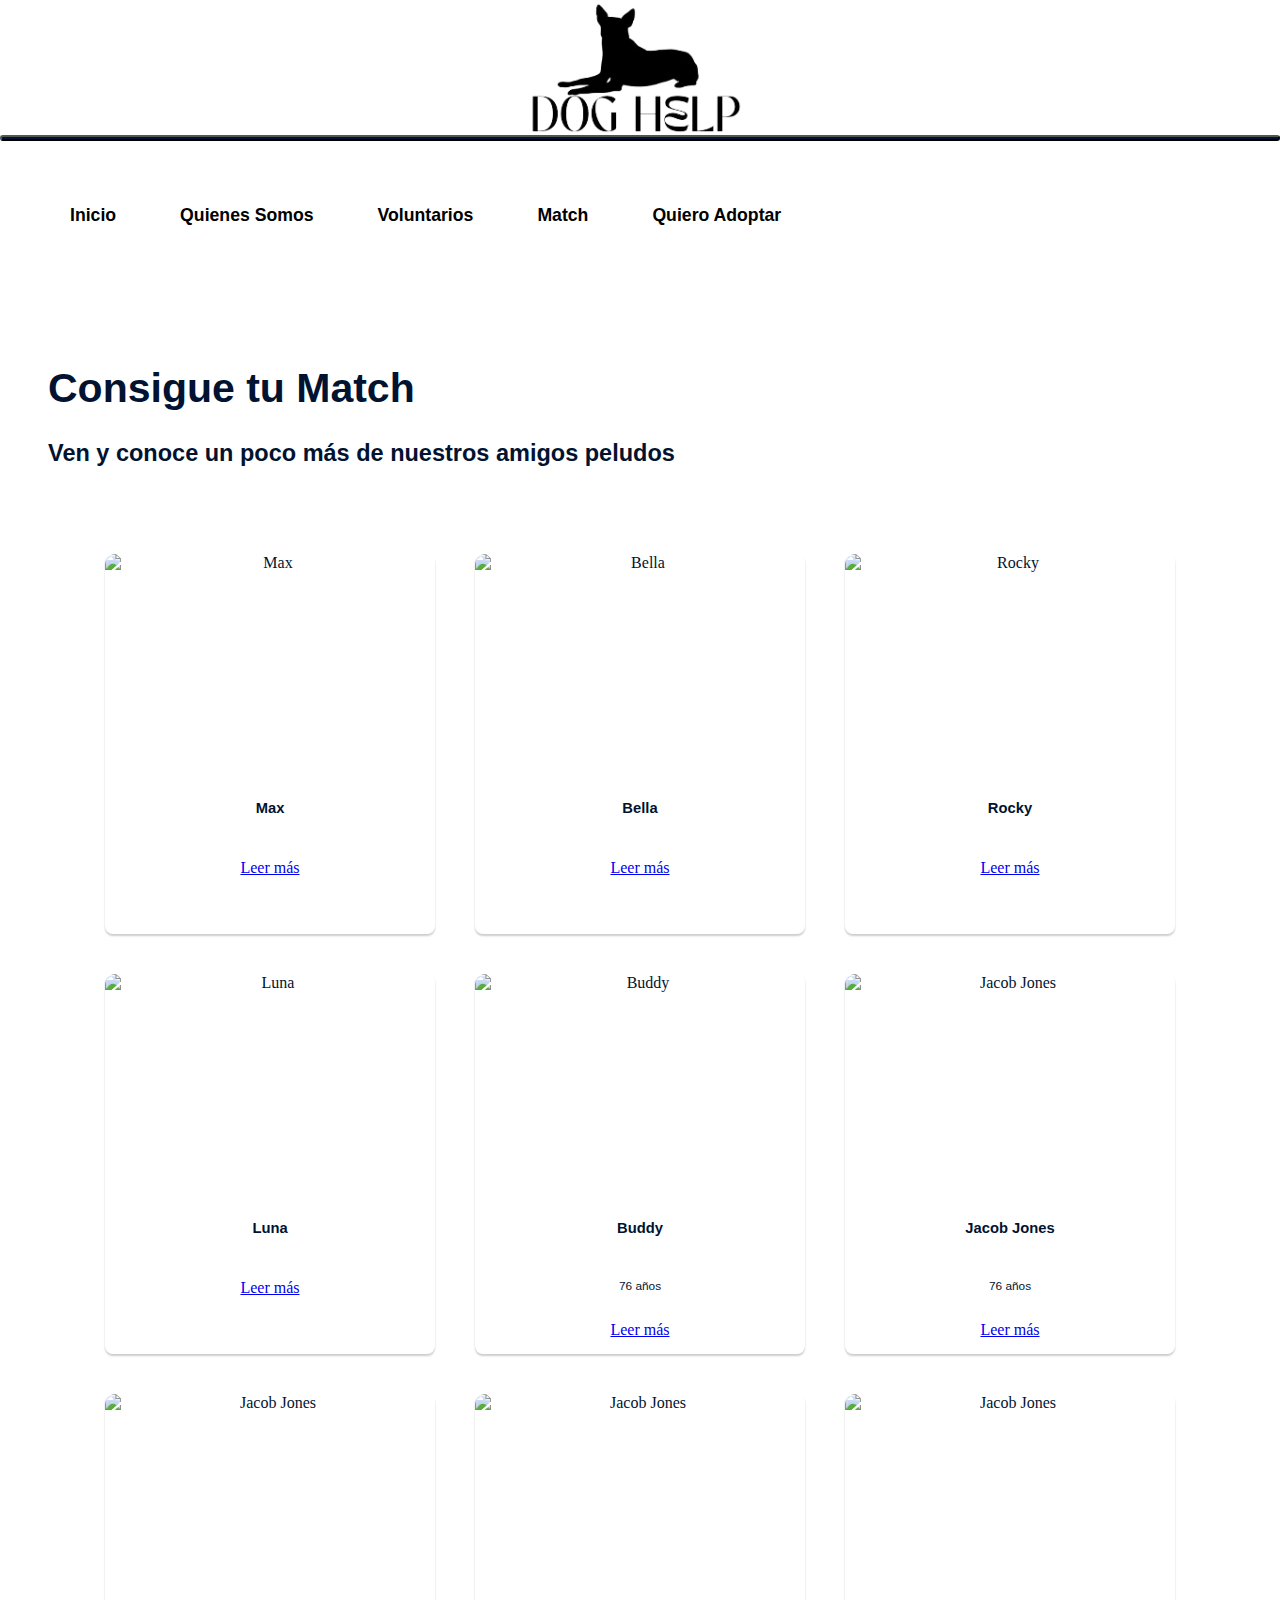
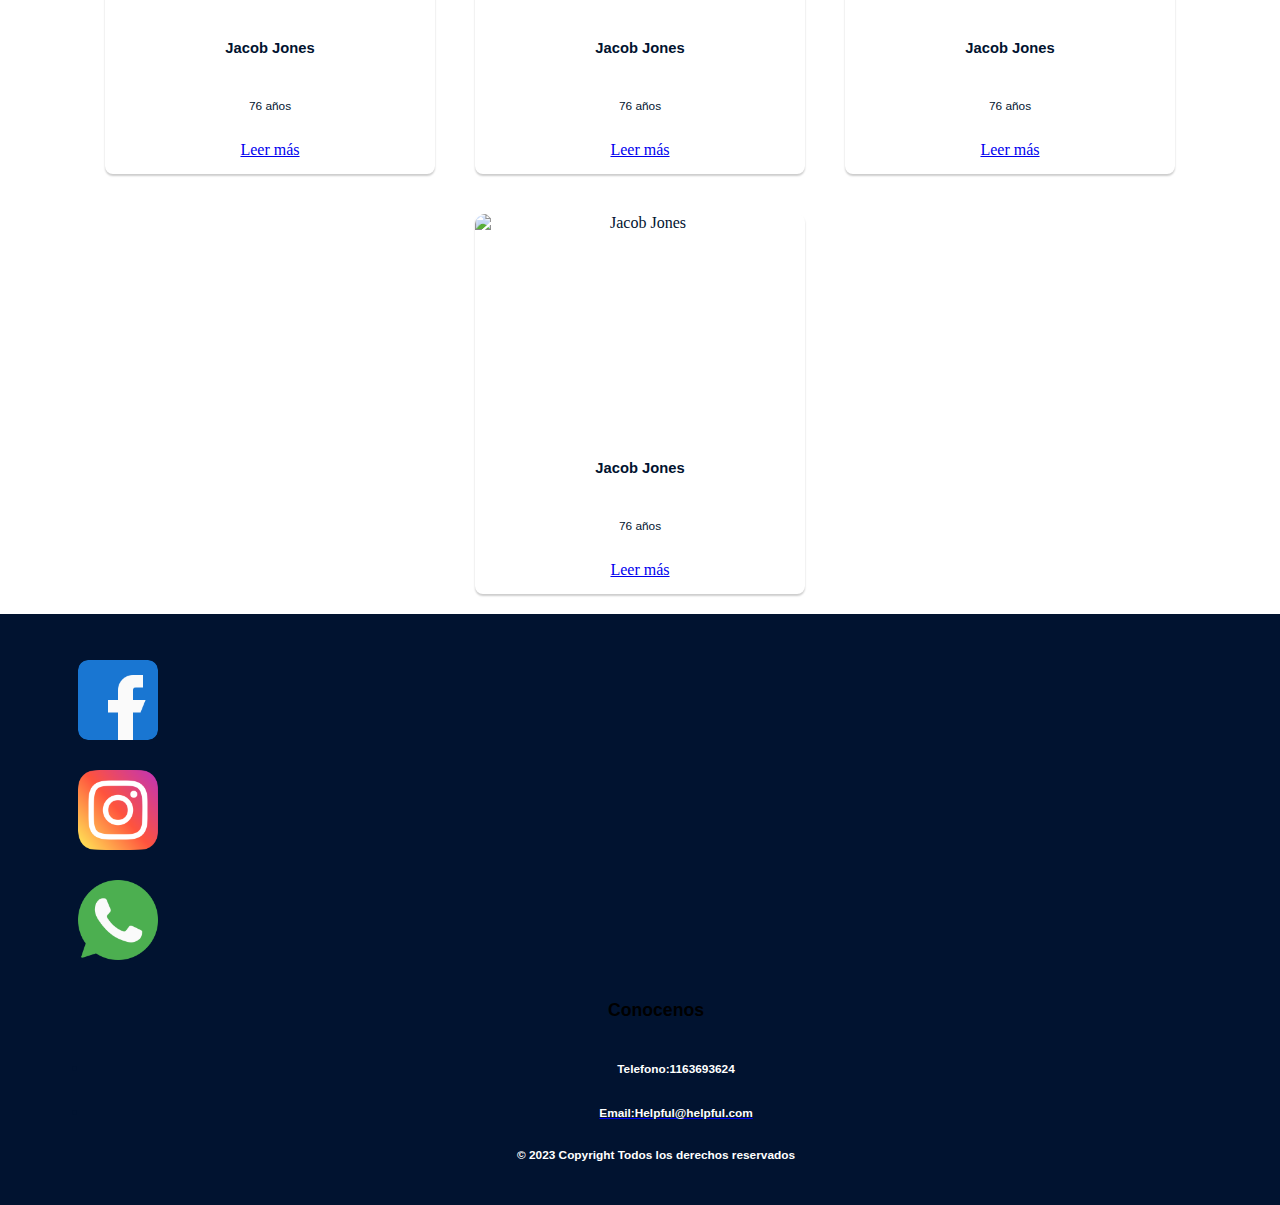
==== pages/match.html @ 599314ad "first commit" ====
<!DOCTYPE html>
<html lang="en">

<head>
    <meta charset="UTF-8">
    <meta http-equiv="X-UA-Compatible" content="IE=edge">
    <meta name="viewport" content="width=device-width, initial-scale=1.0">
    <link href="https://cdn.jsdelivr.net/npm/bootstrap@5.3.0-alpha3/dist/css/bootstrap.min.css" rel="stylesheet"
        integrity="sha384-KK94CHFLLe+nY2dmCWGMq91rCGa5gtU4mk92HdvYe+M/SXH301p5ILy+dN9+nJOZ" crossorigin="anonymous">
    <link rel="stylesheet" href="https://cdnjs.cloudflare.com/ajax/libs/font-awesome/6.2.1/css/all.min.css"
        integrity="sha512-MV7K8+y+gLIBoVD59lQIYicR65iaqukzvf/nwasF0nqhPay5w/9lJmVM2hMDcnK1OnMGCdVK+iQrJ7lzPJQd1w=="
        crossorigin="anonymous" referrerpolicy="no-referrer" />
    <meta name="keywords" content="ayuda, voluntariado, ong, perros, adopcion, necesidades, intereses, mascotas">
    <meta name="description" content="Encuentre a su compañero en el refugio para mascotas, y seamos todos felices">
    <link rel="stylesheet" href="../css/main.css">
    <link rel="shortcut icon" href="../img/favicon.png" alt="logo pagina" type="image/x-icon">
    <title>Comunidad de ayuda | DogHelp</title>
</head>

<body>
    <div id="grid_container">
        <header>
            <nav class="navbar navbar-expand-lg">
                <div class="container-fluid">
                    <a class="navbar-brand" href="../index.html"><img src="../img/logo.png" alt="logo pagina"></a>
                    <button class="navbar-toggler" type="button" data-bs-toggle="collapse"
                        data-bs-target="#navbarSupportedContent" aria-controls="navbarSupportedContent"
                        aria-expanded="false" aria-label="Toggle navigation">
                        <span class="navbar-toggler-icon"></span>
                    </button>
                    <div class="collapse navbar-collapse" id="navbarSupportedContent">
                        <ul class="navbar-nav me-auto mb-2 mb-lg-0">
                            <li class="nav-item ">
                                <a class="nav-link" aria-current="page" href="../index.html">
                                    <h3>Inicio</h3>
                                </a>
                            </li>
                            <li class="nav-item ">
                                <a class="nav-link" aria-current="page" href="#">
                                    <h3>Quienes Somos</h3>
                                </a>
                            </li>
                            <li class="nav-item">
                                <a class="nav-link" href="./voluntarios.html">
                                    <h3>Voluntarios</h3>
                                </a>
                            </li>
                            <li class="nav-item">
                                <a class="nav-link" href="./match.html">
                                    <h3>Match</h3>
                                </a>
                            </li>
                            <li class="nav-item">
                                <a class="nav-link" href="./registrarse.html">
                                    <h3>Quiero Adoptar</h3>
                                </a>
                            </li>
                        </ul>
                    </div>
                </div>
            </nav>
        </header>
        <section id="inicio">
            <div class="container">
                <div class="row">
                    <div class="col">
                        <h1 class="text-center">Consigue tu Match</h1>
                        <h2>Ven y conoce un poco más de nuestros amigos peludos</h2>
                    </div>
                </div>
            </div>
        </section>
        <div class="container">
            <div class="cards">
                <img src="../img/1.jpg" alt="Max">
                <h4>Max</h4>
                <h6></h6>
                <a href="#">Leer más</a>
            </div>
            <div class="cards">
                <img src="../img/1.jpg" alt="Bella">
                <h4>Bella</h4>
                <h6></h6>
                <a href="#">Leer más</a>
            </div>
            <div class="cards">
                <img src="../img/1.jpg" alt="Rocky">
                <h4>Rocky</h4>
                <h6></h6>
                <a href="#">Leer más</a>
            </div>
            <div class="cards">
                <img src="../img/1.jpg" alt="Luna">
                <h4>Luna</h4>
                <h6></h6>
                <a href="#">Leer más</a>
            </div>
            <div class="cards">
                <img src="../img/1.jpg" alt="Buddy">
                <h4>Buddy</h4>
                <h6>76 años</h6>
                <a href="#">Leer más</a>
            </div>
            <div class="cards">
                <img src="../img/1.jpg" alt="Jacob Jones">
                <h4>Jacob Jones</h4>
                <h6>76 años</h6>
                <a href="#">Leer más</a>
            </div>
            <div class="cards">
                <img src="../img/1.jpg" alt="Jacob Jones">
                <h4>Jacob Jones</h4>
                <h6>76 años</h6>
                <a href="#">Leer más</a>
            </div>
            <div class="cards">
                <img src="../img/1.jpg" alt="Jacob Jones">
                <h4>Jacob Jones</h4>
                <h6>76 años</h6>
                <a href="#">Leer más</a>
            </div>
            <div class="cards">
                <img src="../img/1.jpg" alt="Jacob Jones">
                <h4>Jacob Jones</h4>
                <h6>76 años</h6>
                <a href="#">Leer más</a>
            </div>
            <div class="cards">
                <img src="../img/1.jpg" alt="Jacob Jones">
                <h4>Jacob Jones</h4>
                <h6>76 años</h6>
                <a href="#">Leer más</a>
            </div>
        </div>
        </main>
        <footer>
            <section>
                <a href=”url” target=”_blank”> <img src="../img/facebook.png" alt="logo facebook"
                        class="btn btn-outline-light btn-floating m-1" role="button"></a>
                <a href=”url” target=”_blank”> <img src="../img/instagram.png" alt="logo instagram"
                        class="btn btn-outline-light btn-floating m-1" role="button"></a>
                <a href=”url” target=”_blank”> <img src="../img/whatsapp.png" alt="logo whatsapp"
                        class="btn btn-outline-light btn-floating m-1" role="button"></a>
            </section>
            <section>
                <div>
                    <h3 class="text-uppercase">Conocenos</h3>
                    <ul class="list-unstyled mb-0">
                        <li>
                            <a>
                                <h6>Telefono:1163693624</h6>
                            </a>
                        </li>
                        <li>
                            <a href=”url” target=”_blank class="text-white">
                                <h6>Email:Helpful@helpful.com</h6>
                            </a>
                        </li>
                    </ul>
                </div>
                <div>
                    <a>
                        <h6>© 2023 Copyright Todos los derechos reservados</h6>
                    </a>
                </div>
            </section>
        </footer>
    </div>
    <script src="https://cdn.jsdelivr.net/npm/bootstrap@5.3.0-alpha3/dist/js/bootstrap.bundle.min.js"
        integrity="sha384-ENjdO4Dr2bkBIFxQpeoTz1HIcje39Wm4jDKdf19U8gI4ddQ3GYNS7NTKfAdVQSZe"
        crossorigin="anonymous"></script>

</body>

</html>
---- css/main.css ----
/*para carpeta de scss se llama @import"componentes/nombre del scss sin extension"*/
.form {
  display: flex;
  max-width: 100%;
}

.texto4 {
  margin: 0 0 0 3em;
}

.texto4 h3 {
  color: #011330;
}

.texto4 h6 {
  color: #011330;
}

.form-label h6 {
  color: #011330;
}

.nuestros_amigos {
  display: flex;
}

.nuestros_amigos img {
  width: 40em;
}

.nuestros_amigos h3 {
  color: #011330;
}

.container {
  max-width: 100vw;
  display: flex;
  flex-wrap: wrap;
  justify-content: center;
}

.container .cards {
  width: 330px;
  height: 380px;
  border-radius: 8px;
  box-shadow: 0 2px 2px rgba(0, 0, 0, 0.2);
  overflow: hidden;
  margin: 20px;
  text-align: center;
  transition: all 0.25s;
}

.container .cards img {
  width: 330px;
  height: 210px;
}

.container .cards h4 {
  padding: 1rem;
  justify-content: left;
  color: #011330;
}

.container .cards h5 {
  font-weight: 300;
  color: #011330;
}

.container .cards h6 {
  font-weight: 300;
  color: #011330;
}

.match {
  margin: 0 0 0 3em;
}

.formulario {
  display: grid;
  grid-template-columns: 1fr;
  gap: 10px;
  max-width: 500px;
  margin: auto;
  text-align: center;
}

label {
  grid-column: 1;
  text-align: right;
}

p {
  text-align: left;
}

input[type="text"],
input[type="email"],
input[type="tel"],
textarea {
  grid-column: 2;
  width: 100%;
  padding: 5px;
  border: 3px solid #011330;
  border-radius: 10px;
  margin: 0px;
}

.botonContacto {
  grid-column: span 2;
  width: 30%;
  margin: 10px 0;
  background-color: #011330;
  color: white;
  border-radius: 10px;
  cursor: pointer;
  text-align: center;
  padding: 10px 0px;
}

@media screen and (max-width: 800px) {

  p {
    margin-left: 10px;
  }


  input[type="text"],
  input[type="email"],
  input[type="tel"],
  textarea,
  .botonContacto {
    width: 95%;
  }
}

#texto2 {
  max-width: 100%;
  display: flex;
  margin: 0;
}

#texto2 img {
  display: flex;
  max-width: 100%;
  width: 70em;
  margin-left: 100px;
}

#texto2 h2 {
  text-align: center;
  color: #011330;
  text-decoration-line: none;
}

#texto2 h3 {
  color: #011330;
}

.quienes_somos h1 {
  text-align: center;
  color: #011330;
  margin-top: 1em;
}

.historia {
  margin: 1em;
  line-height: 1.5em;
}

.voluntarios {
  display: flex;
}

.voluntarios img {
  width: 40em;
}

.texto3 {
  margin: 0 0 0 3em;
}

.texto3 h3 {
  color: #011330;
}

body {
  background-color: white;
  margin: 0;
  padding: 0;
}

main {
  margin: 0;
}

img {
  width: 80%;
  border-radius: 10px;
  display: block;
  margin: 0 auto;
}

div {
  color: #011330;
}

h1 {
  font-size: 41px;
  color: #ffffff;
  font-family: roboto, sans-serif;
}

h2 {
  font-size: 23.5px;
  color: #ffffff;
  font-family: roboto, sans-serif;
  text-decoration-line: none;
}

h3 {
  font-size: 17.66667px;
  color: black;
  font-family: roboto, sans-serif;
  padding: 10px;
}

h4 {
  font-size: 14.75px;
  color: black;
  font-family: roboto, sans-serif;
}

h5 {
  font-size: 13px;
  color: #ffffff;
  font-family: roboto, sans-serif;
}

h6 {
  font-size: 11.83333px;
  color: #ffffff;
  font-family: roboto, sans-serif;
}

.color-#011330 {
  background-color: #011330;
}

.btn-whatsapp {
  background-color: #ffffff;
}

.btn-facebook {
  background-color: #ffffff;
}

.btn-instagram {
  background-color: #ffffff;
}

p {
  color: #011330;
}

h4 {
  padding: 0.5em 2em 0.5em 2em;
}

button {
  border-radius: 30px;
  background-color: #011330;
  text-decoration: none;
}

button :hover {
  background-color: #343f5f;
  border-radius: 30px;
  text-decoration: none;
  color: #0d6efd;
}

#card-body {
  background-color: #343f5f;
}

#card-body h2 {
  color: #011330;
}

#card-body h3 {
  color: #011330;
}

#text h2 {
  color: #011330;
  text-align: center;
  margin-top: 1em;
  text-decoration-line: none;
}

#text h3 {
  color: #011330;
  text-align: left;
}

#text button {
  margin-left: 45%;
}

#inicio {
  display: flex;
  margin: 3em;
}

#inicio img {
  max-width: 100%;
}

#inicio h1 {
  color: #011330;
}

#inicio h2 {
  color: #011330;
  text-decoration-line: none;
}

#inicio h3 {
  color: #011330;
}

#inicio button h5 {
  border-radius: 30px;
  color: #ffffff;
  margin: 1em;
  text-decoration: none;
}

.banner {
  background-color: #011330;
  display: flex;
  border-radius: 10px;
}

.d-flex img {
  width: 20%;
  margin: 10px 10px 10px 100px;
}

.banner h2 {
  color: #ffffff;
  padding: 2rem 1rem 0.5rem 0rem;
  margin: 1rem;
  font-size: 24px;
}

.banner h3 {
  color: #ffffff;
  padding: 0.5rem 1rem 0.5rem 0rem;
  margin: 1rem;
}

.texto1 {
  box-shadow: 0 2px 2px rgba(0, 0, 0, 0.2);
  margin: 0 10em 0 10em;
  border-radius: 10px;
  padding: 1em;
}

.texto1 h2 {
  color: #011330;
  text-align: left;
}

.texto1 h3 {
  text-align: left;
  color: #011330;
}

.actividades {
  max-width: 100%;
  display: flex;
  flex-wrap: wrap;
  justify-content: center;
  margin: 1em;
}

.actividades .cards {
  width: 330px;
  height: 330px;
  border-radius: 8px;
  box-shadow: 0 2px 2px rgba(0, 0, 0, 0.2);
  overflow: hidden;
  margin: 20px;
  text-align: center;
  transition: all 0.25s;
  cursor: pointer;
}

.actividades .cards img {
  width: 330px;
  height: 210px;
}

.actividades .cards h4 {
  font-weight: 600;
  text-align: center;
  color: #011330;
}

.actividades .cards h6 {
  font-size: 16px;
  font-weight: 300;
  color: #011330;
}

.cards:hover {
  transform: translateY(-15px);
  box-shadow: 0 12px 16px rgba(0, 0, 0, 0.2);
}

footer {
  padding: 1em 1em 1em 3em;
  grid-area: footer;
  display: block;
  background-color: #011330;
  position: relative;
  text-align: center;
}

footer img {
  width: 80px;
  margin: 30px;
}

.container2 {
  max-width: 100%;
  display: flex;
  flex-wrap: wrap;
  justify-content: center;
  margin: 1em;
}

.container2 .card {
  width: 330px;
  height: 330px;
  border-radius: 8px;
  box-shadow: 0 2px 2px rgba(0, 0, 0, 0.2);
  overflow: hidden;
  margin: 20px;
  text-align: left;
  transition: all 0.25s;
}

.container2 .card :hover {
  transform: translateY(-15px);
  box-shadow: 0 12px 16px rgba(0, 0, 0, 0.2);
}

.container2 .card img {
  width: 330px;
  height: 220px;
}

.container2 .card h4 {
  font-weight: 600;
  text-align: center;
}

.container2 .card h6 {
  font-weight: 300;
  color: #011330;
}

.container2 .card a {
  font-weight: 500;
  text-decoration: none;
  color: #011330;
}

/*-----*/
header {
  width: 100%;
  top: 0;
}

header img {
  width: 300px;
}

header nav {
  z-index: 1000;
  max-width: 100%;
  width: 100%;
}

@media screen and (max-width: 300px) {
  header nav {
    width: 80%;
    height: calc(100% - 120px);
    position: fixed;
    right: 100%;
    margin: 0;
    overflow: scroll;
  }
}

header nav ul {
  list-style: none;
}

header nav ul li {
  display: inline-block;
  position: relative;
}

.navbar>.container-fluid {
  display: flex;
  flex-direction: column;
}

@media screen and (max-width: 300px) {
  header nav ul li {
    display: block;
    border-bottom: 1px solid rgba(255, 255, 255, 0.5);
  }
}

header nav ul li a h3:hover {
  color: #7daffc;
  background-color: #011330;
  border-radius: 10px;
}

header nav ul li a {
  color: #fff;
  display: block;
  text-decoration: none;
  padding: 20px;
}

@media screen and (max-width: 300px) {
  header nav ul li a {
    display: block;
  }
}
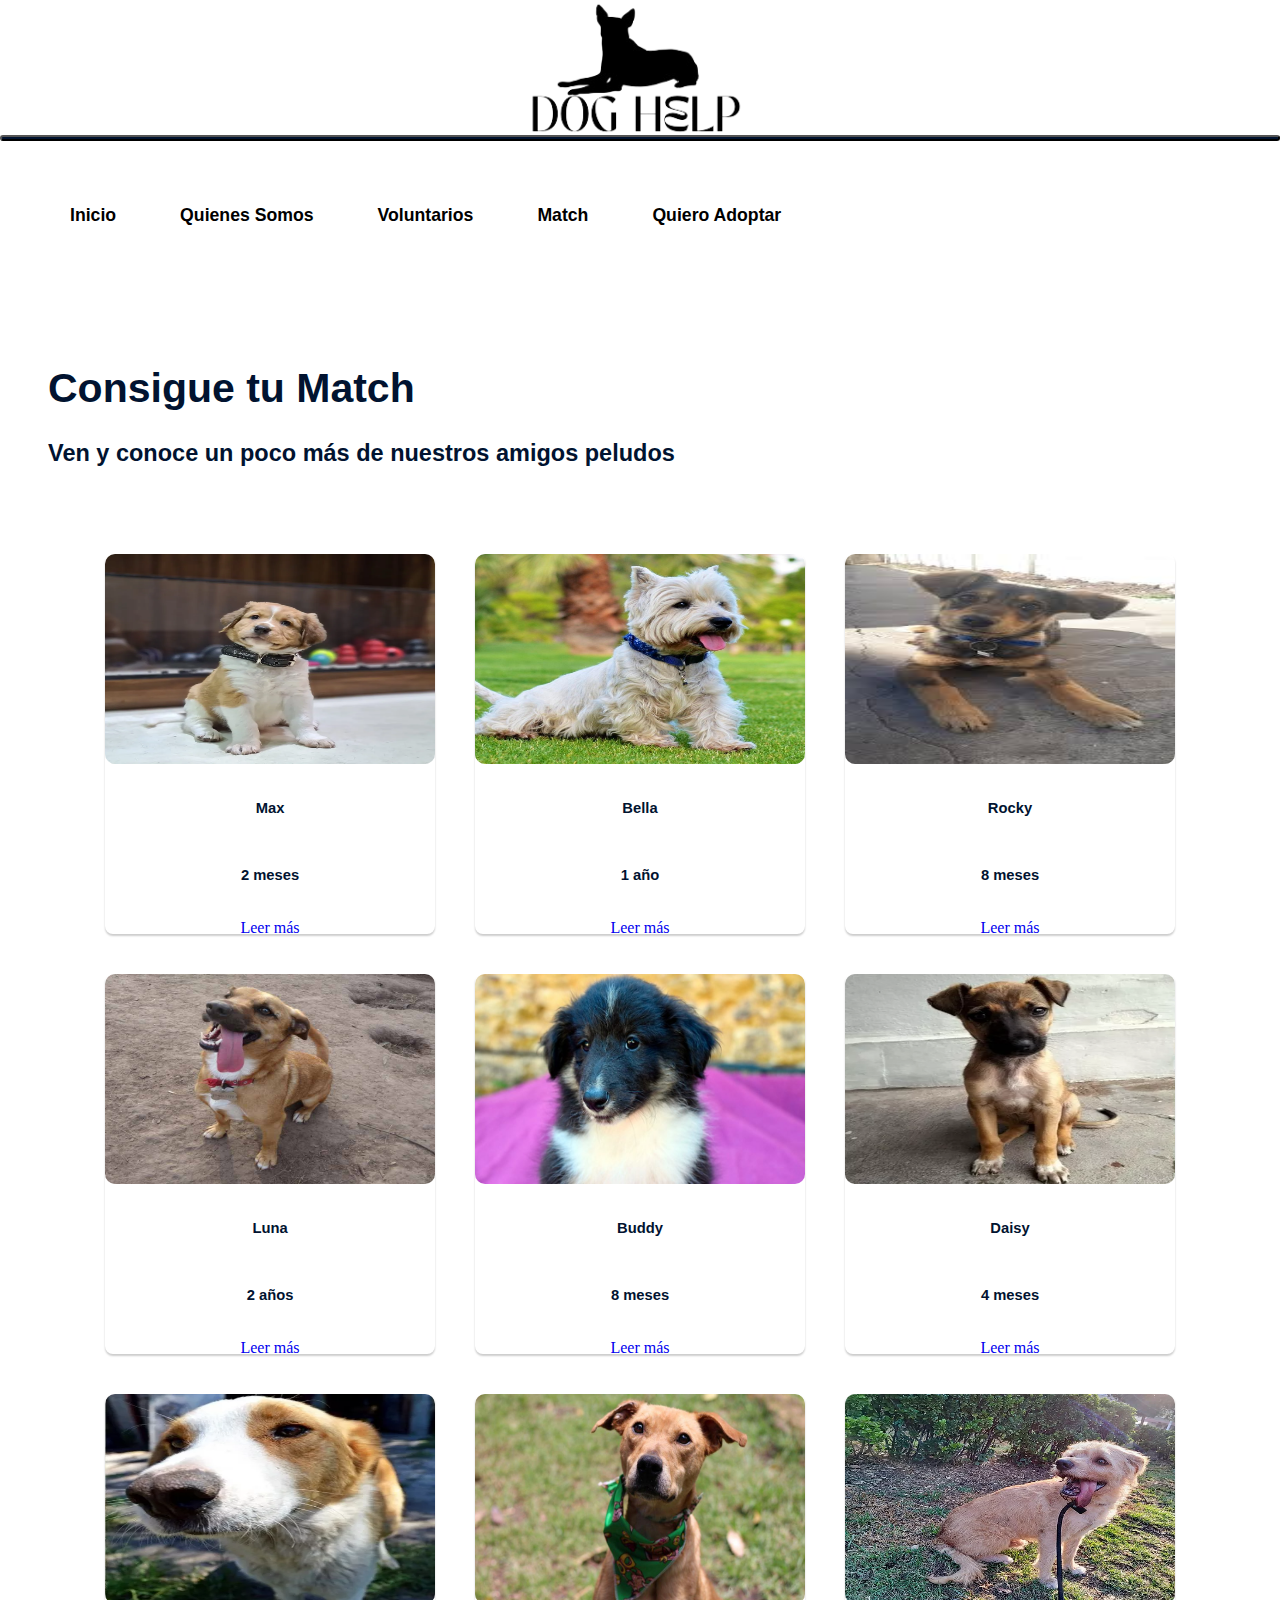
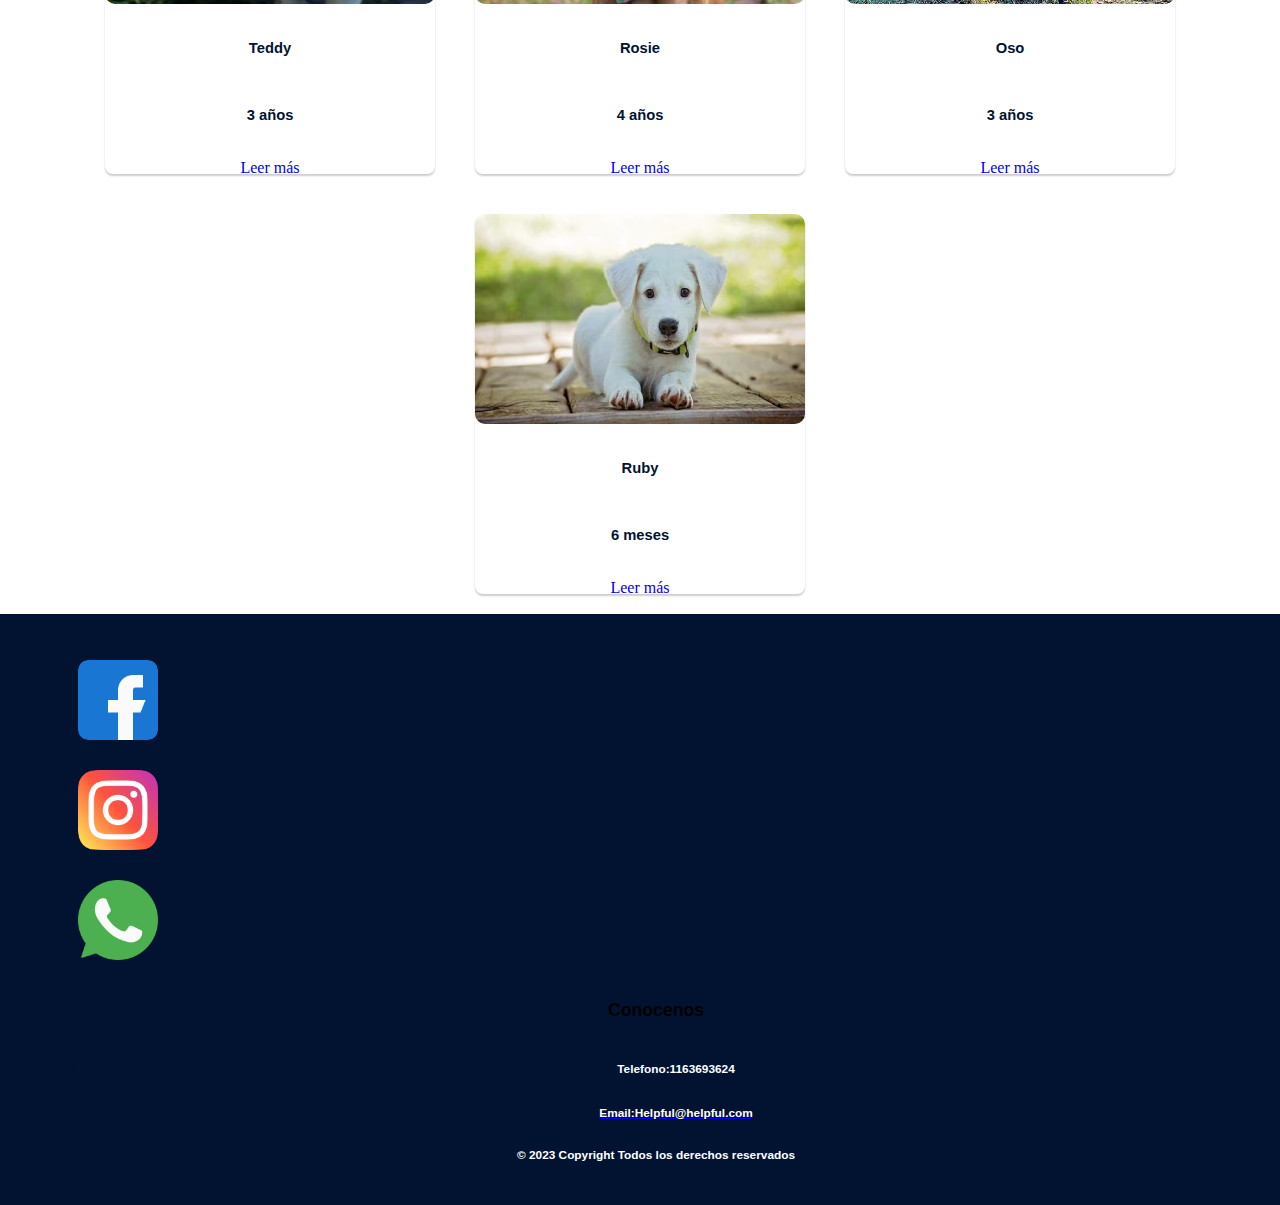
==== commit 4621c789: "arreglando estilos" ====
--- a/pages/match.html
+++ b/pages/match.html
@@ -72,63 +72,63 @@
         </section>
         <div class="container">
             <div class="cards">
-                <img src="../img/1.jpg" alt="Max">
+                <img src="../img/perrito1.webp" alt="Max">
                 <h4>Max</h4>
-                <h6></h6>
+                <h4>2 meses</h4>
                 <a href="#">Leer más</a>
             </div>
             <div class="cards">
-                <img src="../img/1.jpg" alt="Bella">
+                <img src="../img/perrito2.jpg" alt="Bella">
                 <h4>Bella</h4>
-                <h6></h6>
+                <h4>1 año</h4>
                 <a href="#">Leer más</a>
             </div>
             <div class="cards">
-                <img src="../img/1.jpg" alt="Rocky">
+                <img src="../img/perrito3.jpeg" alt="Rocky">
                 <h4>Rocky</h4>
-                <h6></h6>
+                <h4>8 meses</h4>
                 <a href="#">Leer más</a>
             </div>
             <div class="cards">
-                <img src="../img/1.jpg" alt="Luna">
+                <img src="../img/perrito4.jpg" alt="Luna">
                 <h4>Luna</h4>
-                <h6></h6>
+                <h4>2 años</h4>
                 <a href="#">Leer más</a>
             </div>
             <div class="cards">
-                <img src="../img/1.jpg" alt="Buddy">
+                <img src="../img/perrito5.jpg" alt="Buddy">
                 <h4>Buddy</h4>
-                <h6>76 años</h6>
+                <h4>8 meses</h4>
                 <a href="#">Leer más</a>
             </div>
             <div class="cards">
-                <img src="../img/1.jpg" alt="Jacob Jones">
-                <h4>Jacob Jones</h4>
-                <h6>76 años</h6>
+                <img src="../img/perrito6.webp" alt="Daisy">
+                <h4>Daisy</h4>
+                <h4>4 meses</h4>
                 <a href="#">Leer más</a>
             </div>
             <div class="cards">
-                <img src="../img/1.jpg" alt="Jacob Jones">
-                <h4>Jacob Jones</h4>
-                <h6>76 años</h6>
+                <img src="../img/perrito7.webp" alt="Teddy">
+                <h4>Teddy</h4>
+                <h4>3 años</h4>
                 <a href="#">Leer más</a>
             </div>
             <div class="cards">
-                <img src="../img/1.jpg" alt="Jacob Jones">
-                <h4>Jacob Jones</h4>
-                <h6>76 años</h6>
+                <img src="../img/perrito8.jpg" alt="Rosie">
+                <h4>Rosie</h4>
+                <h4>4 años</h4>
                 <a href="#">Leer más</a>
             </div>
             <div class="cards">
-                <img src="../img/1.jpg" alt="Jacob Jones">
-                <h4>Jacob Jones</h4>
-                <h6>76 años</h6>
+                <img src="../img/perrito9.webp" alt="Oso">
+                <h4>Oso</h4>
+                <h4>3 años</h4>
                 <a href="#">Leer más</a>
             </div>
             <div class="cards">
-                <img src="../img/1.jpg" alt="Jacob Jones">
-                <h4>Jacob Jones</h4>
-                <h6>76 años</h6>
+                <img src="../img/perrito10.avif" alt="Ruby">
+                <h4>Ruby</h4>
+                <h4>6 meses</h4>
                 <a href="#">Leer más</a>
             </div>
         </div>
--- a/css/main.css
+++ b/css/main.css
@@ -312,8 +312,45 @@
   margin: 3em;
 }
 
-#inicio img {
-  max-width: 100%;
+.flip-container {
+  background-color: transparent;
+  width: 300px;
+  height: 300px;
+  perspective: 1000px;
+}
+
+.cardForm {
+  position: relative;
+  width: 100%;
+  height: 100%;
+  text-align: center;
+  transition: transform 1s;
+  transform-style: preserve-3d;
+}
+
+.flip-container:hover .cardForm {
+  transform: rotateY(180deg);
+}
+
+.front,
+.back {
+  position: absolute;
+  width: 100%;
+  height: 100%;
+  backface-visibility: hidden;
+  display: flex;
+  align-items: center;
+  justify-content: center;
+  font-size: 5rem;
+}
+
+.front img {
+  width: 100%;
+}
+
+.back img {
+  width: 100%;
+  transform: rotateY(180deg);
 }
 
 #inicio h1 {
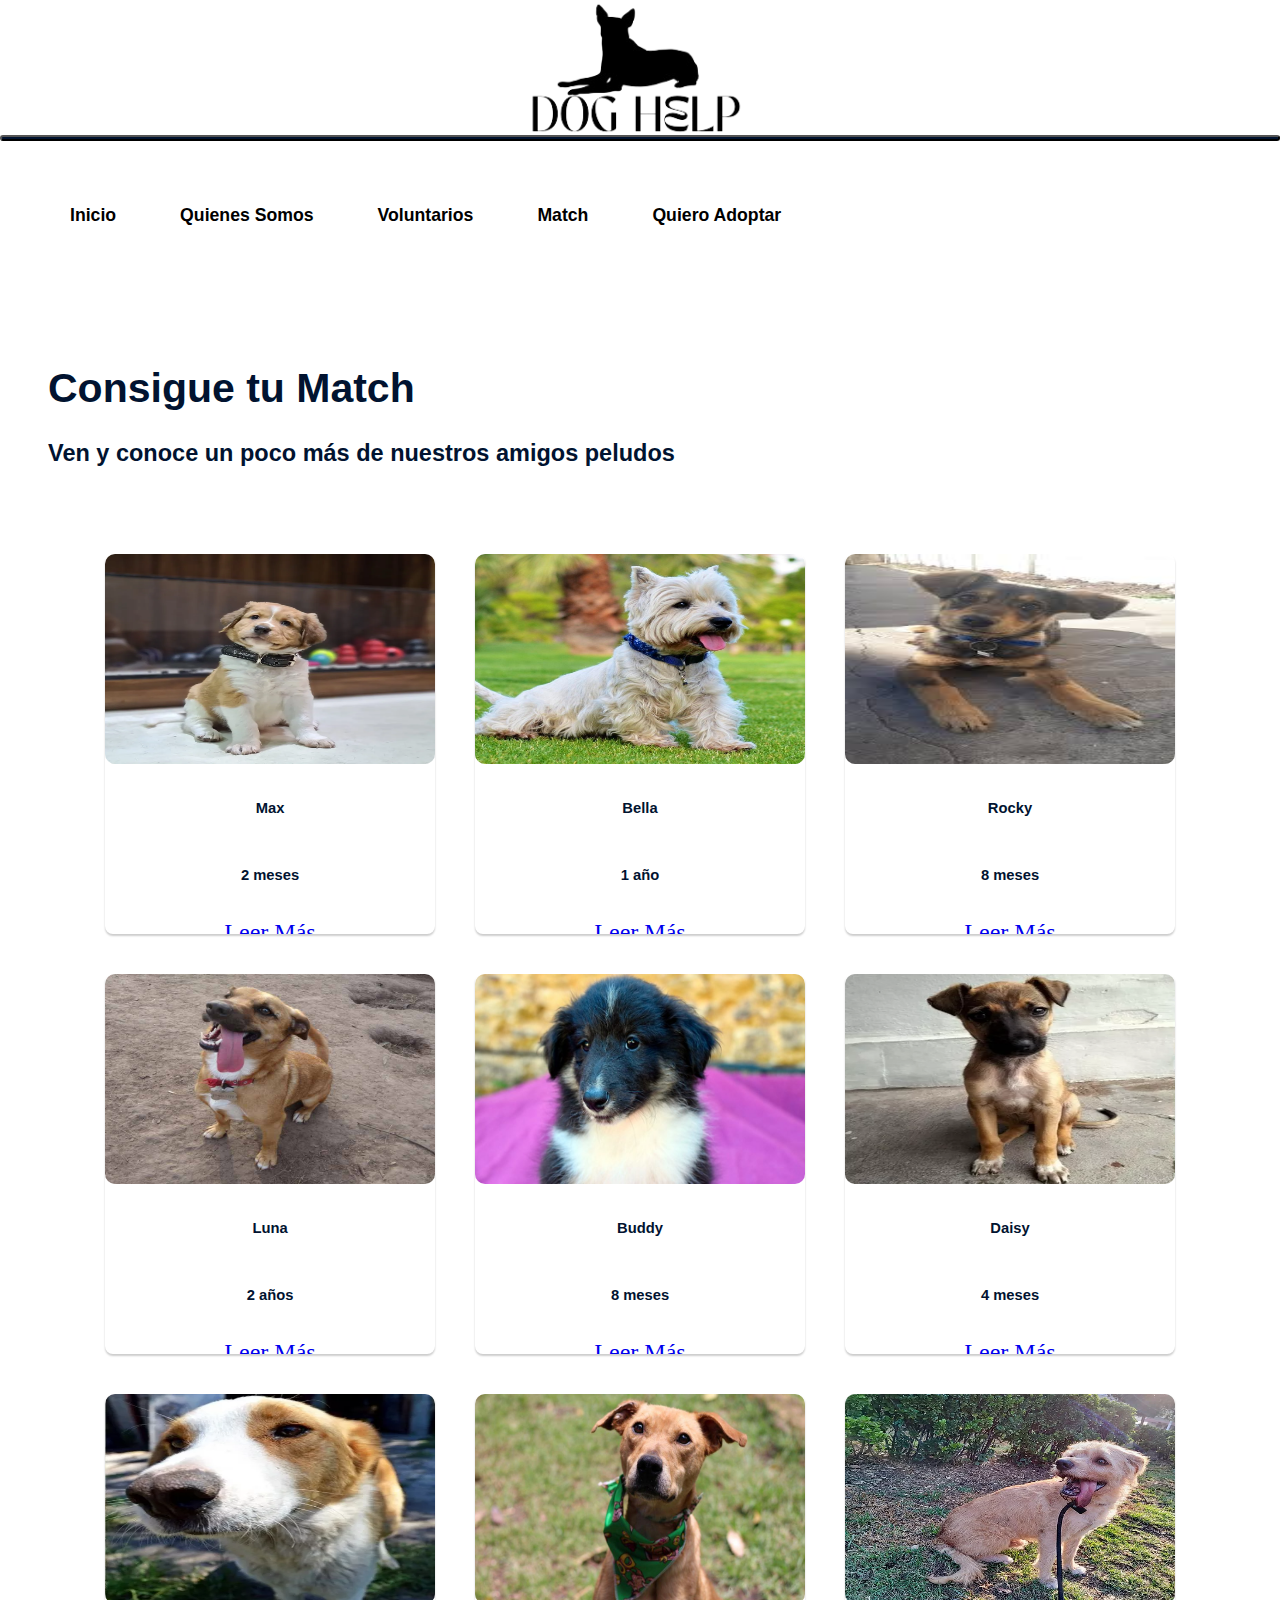
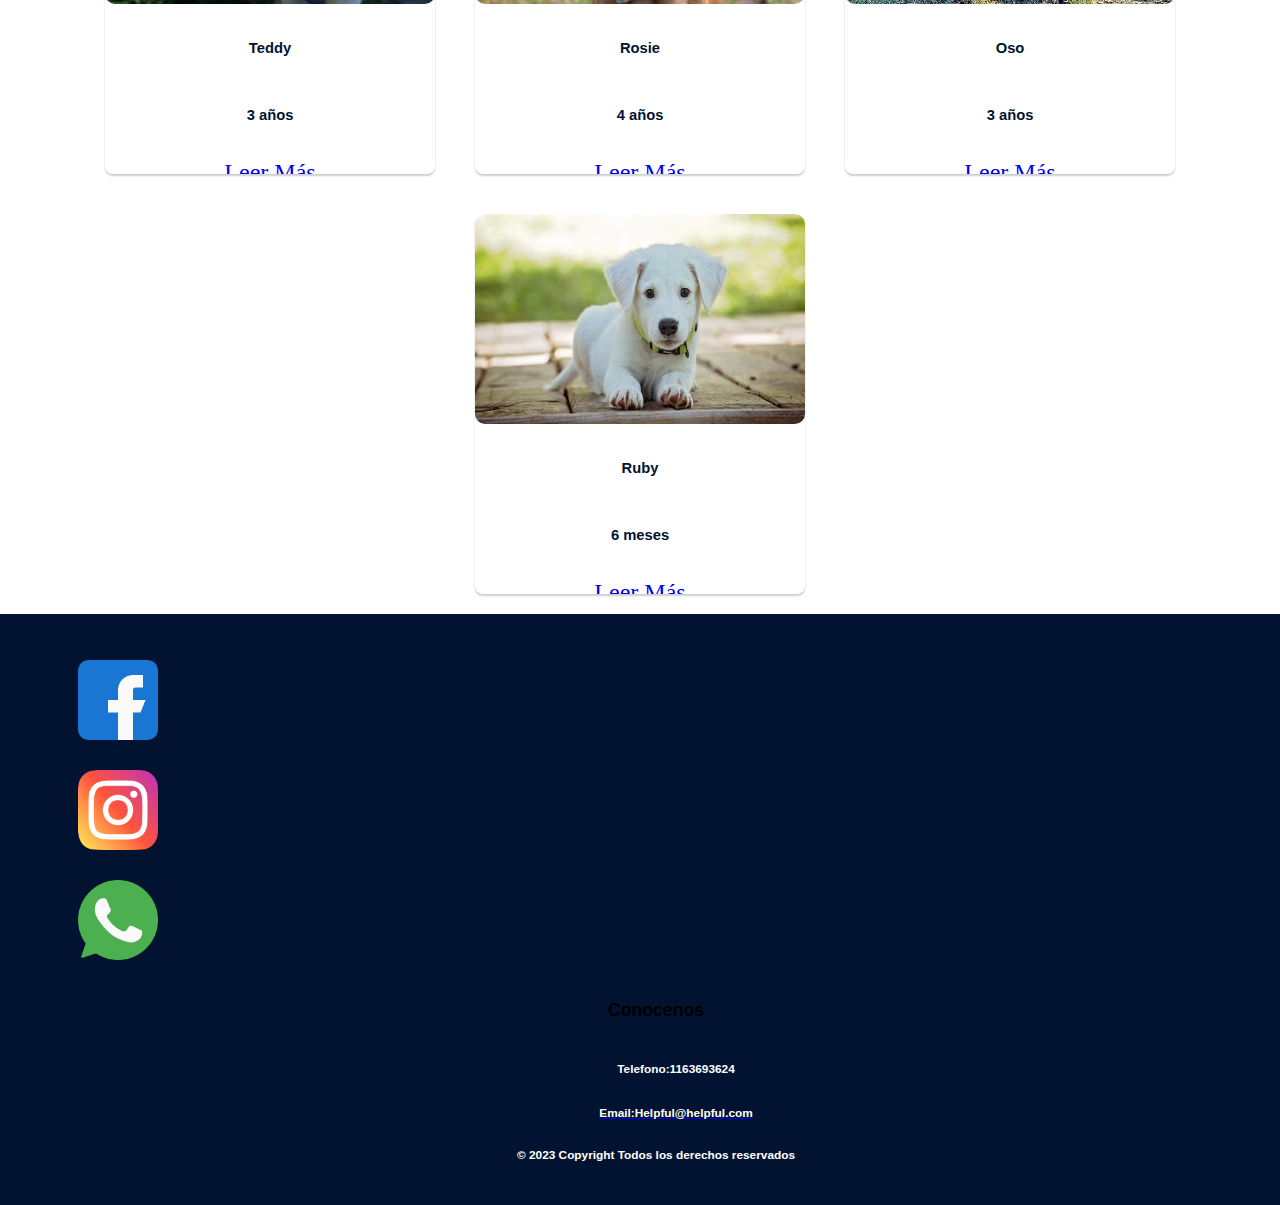
==== commit ae47b4e8: "detalle listo" ====
--- a/pages/match.html
+++ b/pages/match.html
@@ -75,61 +75,251 @@
                 <img src="../img/perrito1.webp" alt="Max">
                 <h4>Max</h4>
                 <h4>2 meses</h4>
-                <a href="#">Leer más</a>
+                <div class="box">
+                    <a class="button" href="#popup18">Leer Más</a>
+                </div>
+                <div id="popup18" class="overlay">
+                    <div class="popup">
+                        <div class="popupContent">
+                            <div>
+                                <img src="../img/perrito1.webp" alt="Max">
+                            </div>
+                            <div class="content">
+                                <h3><strong>Nombre:</strong> Max</h3>
+                                <h3><strong>Edad:</strong> 2 meses</h3>
+                                <h3><strong>Descripción:</strong> Max es un cachorro juguetón y curioso que adora
+                                    explorar su entorno. Es la mascota perfecta para una familia activa y cariñosa que
+                                    pueda brindarle mucho amor y atención.</h3>
+                            </div>
+                        </div>
+                        <a class="close" href="#">&times;</a>
+                    </div>
+                </div>
             </div>
             <div class="cards">
                 <img src="../img/perrito2.jpg" alt="Bella">
                 <h4>Bella</h4>
                 <h4>1 año</h4>
-                <a href="#">Leer más</a>
+                <div class="box">
+                    <a class="button" href="#popup19">Leer Más</a>
+                </div>
+                <div id="popup19" class="overlay">
+                    <div class="popup">
+                        <div class="popupContent">
+                            <div>
+                                <img src="../img/perrito2.jpg" alt="Bella">
+                            </div>
+                            <div class="content">
+                                <h3><strong>Nombre:</strong> Bella</h3>
+                                <h3><strong>Edad:</strong> 1 año</h3>
+                                <h3><strong>Descripción:</strong> Bella es una perrita cariñosa y leal que disfruta de
+                                    largos paseos y jugar al aire libre. Es una compañera ideal para alguien que busca
+                                    una amiga fiel.</h3>
+                            </div>
+                        </div>
+                        <a class="close" href="#">&times;</a>
+                    </div>
+                </div>
             </div>
             <div class="cards">
                 <img src="../img/perrito3.jpeg" alt="Rocky">
                 <h4>Rocky</h4>
                 <h4>8 meses</h4>
-                <a href="#">Leer más</a>
+                <div class="box">
+                    <a class="button" href="#popup20">Leer Más</a>
+                </div>
+                <div id="popup20" class="overlay">
+                    <div class="popup">
+                        <div class="popupContent">
+                            <div>
+                                <img src="../img/perrito3.jpeg" alt="Rocky">
+                            </div>
+                            <div class="content">
+                                <h3><strong>Nombre:</strong> Rocky</h3>
+                                <h3><strong>Edad:</strong> 8 meses</h3>
+                                <h3><strong>Descripción:</strong> Rocky es un perrito enérgico y lleno de vitalidad. Le
+                                    encanta correr y jugar, por lo que sería un compañero perfecto para alguien activo
+                                    que disfrute de la vida al aire libre.</h3>
+                            </div>
+                        </div>
+                        <a class="close" href="#">&times;</a>
+                    </div>
+                </div>
             </div>
             <div class="cards">
                 <img src="../img/perrito4.jpg" alt="Luna">
                 <h4>Luna</h4>
                 <h4>2 años</h4>
-                <a href="#">Leer más</a>
+                <div class="box">
+                    <a class="button" href="#popup21">Leer Más</a>
+                </div>
+                <div id="popup21" class="overlay">
+                    <div class="popup">
+                        <div class="popupContent">
+                            <div>
+                                <img src="../img/perrito4.jpg" alt="Luna">
+                            </div>
+                            <div class="content">
+                                <h3><strong>Nombre:</strong> Luna</h3>
+                                <h3><strong>Edad:</strong> 2 años</h3>
+                                <h3><strong>Descripción:</strong> Luna es una perrita tranquila y cariñosa que busca un
+                                    hogar donde pueda relajarse y recibir mucho cariño. Es una compañera leal y amorosa.
+                                </h3>
+                            </div>
+                        </div>
+                        <a class="close" href="#">&times;</a>
+                    </div>
+                </div>
             </div>
             <div class="cards">
                 <img src="../img/perrito5.jpg" alt="Buddy">
                 <h4>Buddy</h4>
                 <h4>8 meses</h4>
-                <a href="#">Leer más</a>
+                <div class="box">
+                    <a class="button" href="#popup22">Leer Más</a>
+                </div>
+                <div id="popup22" class="overlay">
+                    <div class="popup">
+                        <div class="popupContent">
+                            <div>
+                                <img src="../img/perrito5.jpg" alt="Buddy">
+                            </div>
+                            <div class="content">
+                                <h3><strong>Nombre:</strong> Buddy</h3>
+                                <h3><strong>Edad:</strong> 8 meses</h3>
+                                <h3><strong>Descripción:</strong> Buddy es un perrito amigable y sociable que se lleva
+                                    bien con todos. Le encanta jugar y hacer nuevos amigos, por lo que sería una adición
+                                    alegre a cualquier familia.</h3>
+                            </div>
+                        </div>
+                        <a class="close" href="#">&times;</a>
+                    </div>
+                </div>
             </div>
             <div class="cards">
                 <img src="../img/perrito6.webp" alt="Daisy">
                 <h4>Daisy</h4>
                 <h4>4 meses</h4>
-                <a href="#">Leer más</a>
+                <div class="box">
+                    <a class="button" href="#popup23">Leer Más</a>
+                </div>
+                <div id="popup23" class="overlay">
+                    <div class="popup">
+                        <div class="popupContent">
+                            <div>
+                                <img src="../img/perrito6.webp" alt="Daisy">
+                            </div>
+                            <div class="content">
+                                <h3><strong>Nombre:</strong> Daisy</h3>
+                                <h3><strong>Edad:</strong> 4 meses</h3>
+                                <h3><strong>Descripción:</strong> Daisy es una cachorra dulce y tierna que adora las
+                                    caricias y la atención. Está lista para aprender y crecer junto a una familia que la
+                                    cuide y la mime.</h3>
+                            </div>
+                        </div>
+                        <a class="close" href="#">&times;</a>
+                    </div>
+                </div>
             </div>
             <div class="cards">
                 <img src="../img/perrito7.webp" alt="Teddy">
                 <h4>Teddy</h4>
                 <h4>3 años</h4>
-                <a href="#">Leer más</a>
+                <div class="box">
+                    <a class="button" href="#popup24">Leer Más</a>
+                </div>
+                <div id="popup24" class="overlay">
+                    <div class="popup">
+                        <div class="popupContent">
+                            <div>
+                                <img src="../img/perrito7.webp" alt="Teddy">
+                            </div>
+                            <div class="content">
+                                <h3><strong>Nombre:</strong> Teddy</h3>
+                                <h3><strong>Edad:</strong> 3 años</h3>
+                                <h3><strong>Descripción:</strong> Teddy es un perro maduro y tranquilo que disfruta de
+                                    los momentos de relajación y la compañía de sus seres queridos. Es un compañero fiel
+                                    y cariñoso.</h3>
+                            </div>
+                        </div>
+                        <a class="close" href="#">&times;</a>
+                    </div>
+                </div>
             </div>
             <div class="cards">
                 <img src="../img/perrito8.jpg" alt="Rosie">
                 <h4>Rosie</h4>
                 <h4>4 años</h4>
-                <a href="#">Leer más</a>
+                <div class="box">
+                    <a class="button" href="#popup25">Leer Más</a>
+                </div>
+                <div id="popup25" class="overlay">
+                    <div class="popup">
+                        <div class="popupContent">
+                            <div>
+                                <img src="../img/perrito8.jpg" alt="Rosie">
+                            </div>
+                            <div class="content">
+                                <h3><strong>Nombre:</strong> Rosie</h3>
+                                <h3><strong>Edad:</strong> 4 años</h3>
+                                <h3><strong>Descripción:</strong> Rosie es una perrita juguetona y activa que siempre
+                                    está lista para la diversión. Sería la compañera perfecta para alguien que disfruta
+                                    de la actividad y los juegos.</h3>
+                            </div>
+                        </div>
+                        <a class="close" href="#">&times;</a>
+                    </div>
+                </div>
             </div>
             <div class="cards">
                 <img src="../img/perrito9.webp" alt="Oso">
                 <h4>Oso</h4>
                 <h4>3 años</h4>
-                <a href="#">Leer más</a>
+                <div class="box">
+                    <a class="button" href="#popup26">Leer Más</a>
+                </div>
+                <div id="popup26" class="overlay">
+                    <div class="popup">
+                        <div class="popupContent">
+                            <div>
+                                <img src="../img/perrito9.webp" alt="Oso">
+                            </div>
+                            <div class="content">
+                                <h3><strong>Nombre:</strong> Oso</h3>
+                                <h3><strong>Edad:</strong> 3 años</h3>
+                                <h3><strong>Descripción:</strong> Oso es un perro cariñoso y protector que adora estar
+                                    al lado de su familia. Es un amigo leal que hará que cualquier hogar se sienta
+                                    completo.</h3>
+                            </div>
+                        </div>
+                        <a class="close" href="#">&times;</a>
+                    </div>
+                </div>
             </div>
             <div class="cards">
                 <img src="../img/perrito10.avif" alt="Ruby">
                 <h4>Ruby</h4>
                 <h4>6 meses</h4>
-                <a href="#">Leer más</a>
+                <div class="box">
+                    <a class="button" href="#popup27">Leer Más</a>
+                </div>
+                <div id="popup27" class="overlay">
+                    <div class="popup">
+                        <div class="popupContent">
+                            <div>
+                                <img src="../img/perrito10.avif" alt="Ruby">
+                            </div>
+                            <div class="content">
+                                <h3><strong>Nombre:</strong> Ruby</h3>
+                                <h3><strong>Edad:</strong> 6 meses</h3>
+                                <h3><strong>Descripción:</strong> Ruby es una cachorra curiosa y llena de energía que
+                                    siempre está lista para la aventura. Su entusiasmo es contagioso, y sería una gran
+                                    adición a una familia activa.</h3>
+                            </div>
+                        </div>
+                        <a class="close" href="#">&times;</a>
+                    </div>
+                </div>
             </div>
         </div>
         </main>
--- a/css/main.css
+++ b/css/main.css
@@ -69,6 +69,98 @@
 .container .cards h6 {
   font-weight: 300;
   color: #011330;
+}
+
+.box {
+  text-align: center;
+  display: flex;
+  justify-content: center;
+}
+
+.button {
+  font-size: 1.5em;
+  text-decoration: none;
+  cursor: pointer;
+  display: block;
+  transition: all 0.3s ease-out;
+}
+
+.button:hover {
+  background: #011330;
+  color: white;
+  border-radius: 10px;
+  padding: 8px;
+}
+
+.overlay {
+  position: fixed;
+  top: 0;
+  bottom: 0;
+  left: 0;
+  right: 0;
+  background: rgba(0, 0, 0, 0.7);
+  transition: opacity 500ms;
+  visibility: hidden;
+  opacity: 0;
+  display: flex;
+  justify-content: center;
+  align-items: center;
+}
+
+.overlay:target {
+  visibility: visible;
+  opacity: 1;
+}
+
+.popup {
+  width: 80%;
+  background: #5977a7;
+  border-radius: 5px;
+  position: relative;
+  transition: all 2s ease-in-out;
+  color: white;
+}
+
+.popup h2 {
+  margin-top: 0;
+  color: white;
+  font-family: Roboto, Arial, sans-serif;
+}
+
+.popupContent{
+  display: flex;
+  flex-direction: row;
+  justify-content: space-between;
+  align-items: center;
+  padding: 40px 25px;
+}
+
+.popup .close {
+  position: absolute;
+  top: 20px;
+  right: 30px;
+  transition: all 200ms;
+  font-size: 30px;
+  font-weight: bold;
+  text-decoration: none;
+  color: white;
+}
+
+.popup .close:hover {
+  color: white;
+}
+
+.popup .content {
+  max-height: 30%;
+  overflow: auto;
+}
+
+.content h3,
+.content h4{
+  text-align: left !important;
+  padding: 0;
+  margin: 15px;
+  line-height: 25px;
 }
 
 .match {
@@ -314,7 +406,7 @@
 
 .flip-container {
   background-color: transparent;
-  width: 300px;
+  width: 400px;
   height: 300px;
   perspective: 1000px;
 }
@@ -424,7 +516,7 @@
 
 .actividades .cards {
   width: 330px;
-  height: 330px;
+  height: 360px;
   border-radius: 8px;
   box-shadow: 0 2px 2px rgba(0, 0, 0, 0.2);
   overflow: hidden;
@@ -449,11 +541,6 @@
   font-size: 16px;
   font-weight: 300;
   color: #011330;
-}
-
-.cards:hover {
-  transform: translateY(-15px);
-  box-shadow: 0 12px 16px rgba(0, 0, 0, 0.2);
 }
 
 footer {
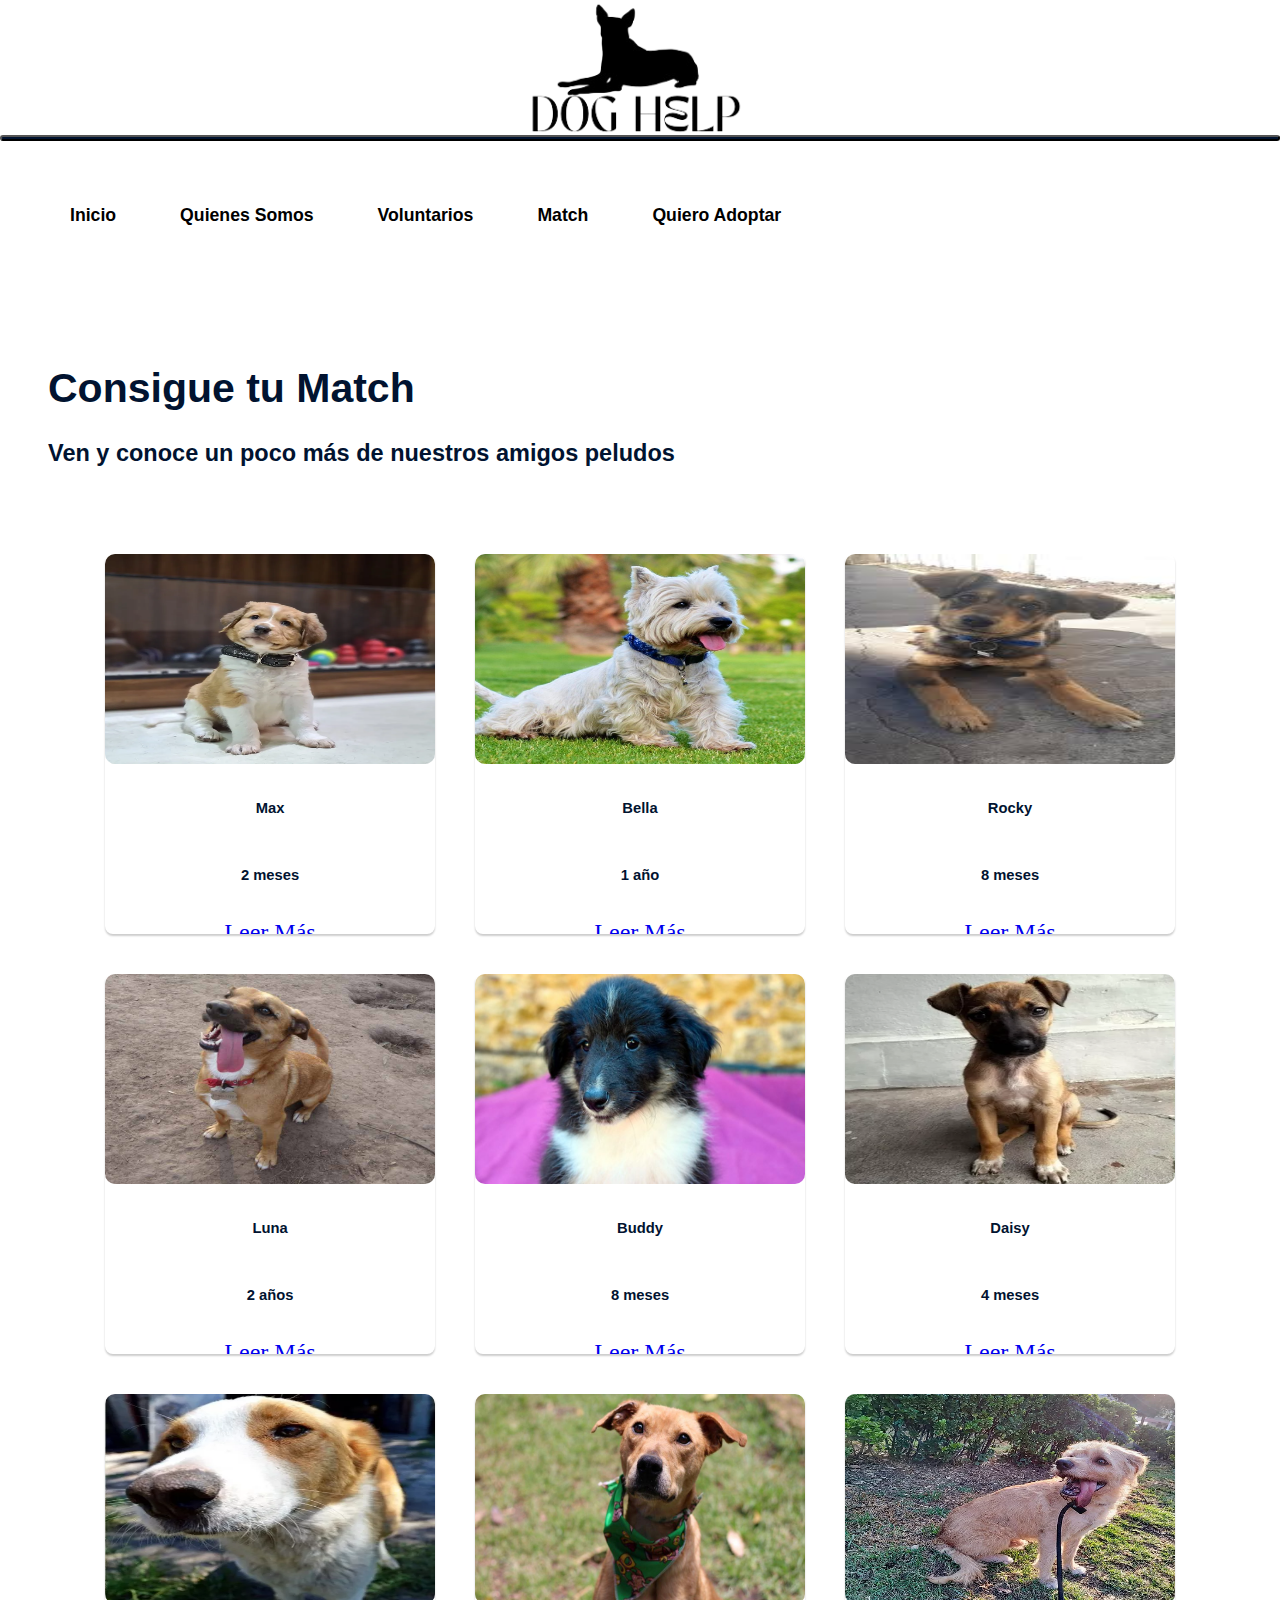
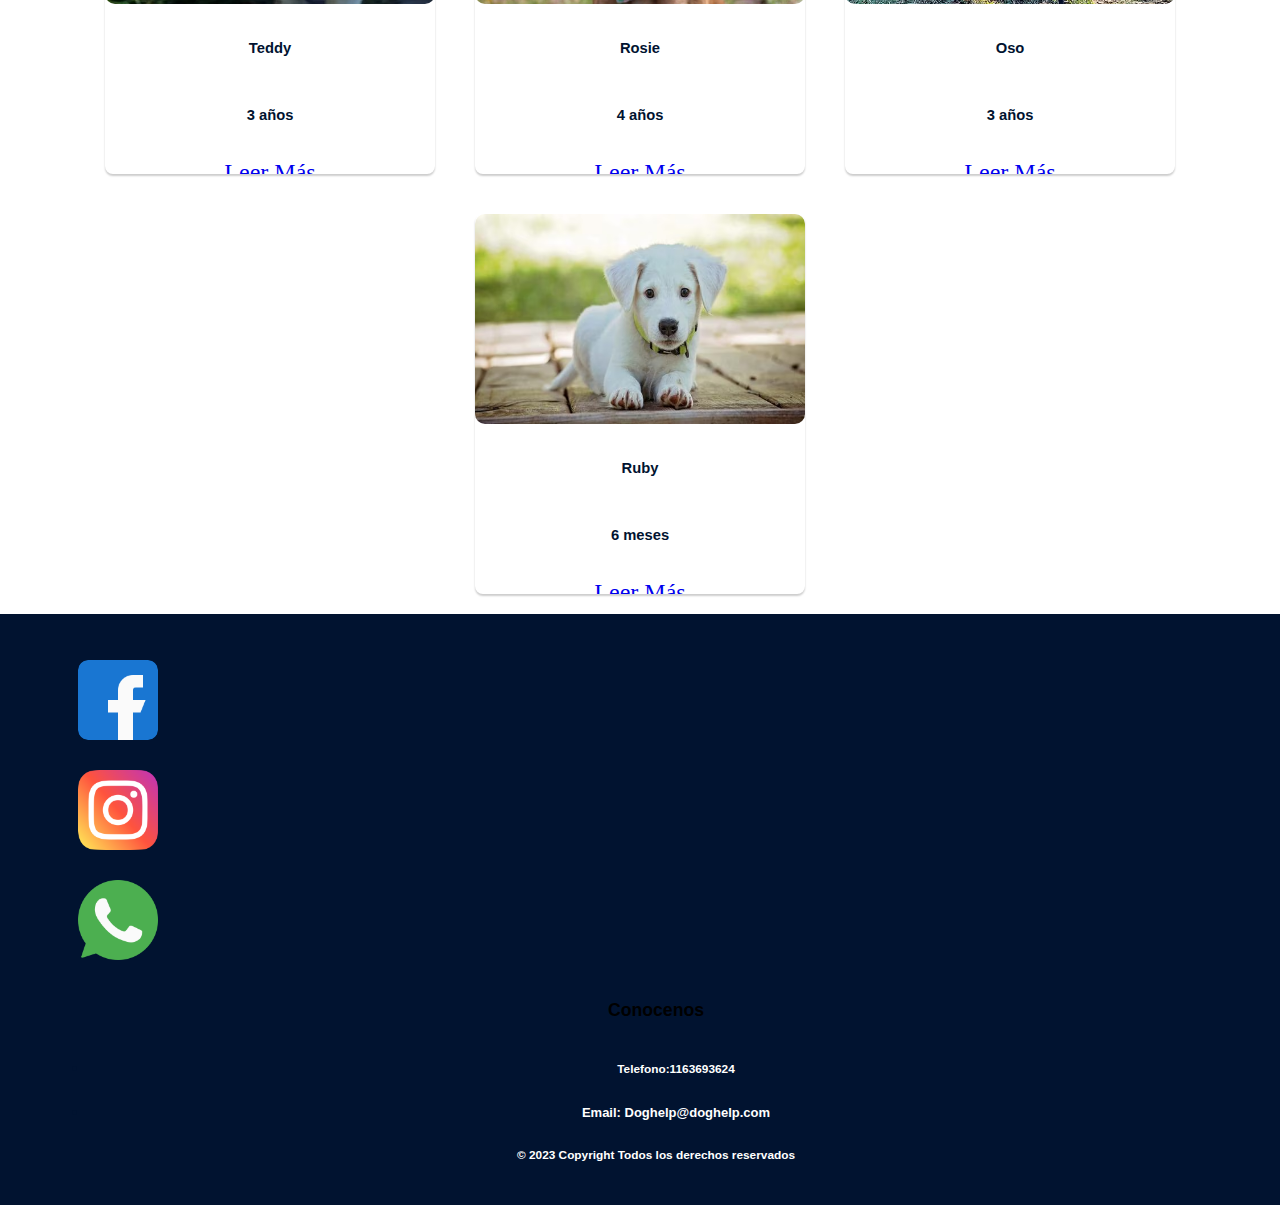
==== commit 0f120021: "cambios en pag de registro" ====
--- a/pages/match.html
+++ b/pages/match.html
@@ -325,12 +325,12 @@
         </main>
         <footer>
             <section>
-                <a href=”url” target=”_blank”> <img src="../img/facebook.png" alt="logo facebook"
-                        class="btn btn-outline-light btn-floating m-1" role="button"></a>
-                <a href=”url” target=”_blank”> <img src="../img/instagram.png" alt="logo instagram"
-                        class="btn btn-outline-light btn-floating m-1" role="button"></a>
-                <a href=”url” target=”_blank”> <img src="../img/whatsapp.png" alt="logo whatsapp"
-                        class="btn btn-outline-light btn-floating m-1" role="button"></a>
+                 <img src="../img/facebook.png" alt="logo facebook"
+                        class="btn btn-outline-light btn-floating m-1" role="button">
+                 <img src="../img/instagram.png" alt="logo instagram"
+                        class="btn btn-outline-light btn-floating m-1" role="button">
+                 <img src="../img/whatsapp.png" alt="logo whatsapp"
+                        class="btn btn-outline-light btn-floating m-1" role="button">
             </section>
             <section>
                 <div>
@@ -342,9 +342,9 @@
                             </a>
                         </li>
                         <li>
-                            <a href=”url” target=”_blank class="text-white">
-                                <h6>Email:Helpful@helpful.com</h6>
-                            </a>
+                            <p class="text-white">
+                                <h5>Email: Doghelp@doghelp.com</h5>
+                            </p>
                         </li>
                     </ul>
                 </div>
--- a/css/main.css
+++ b/css/main.css
@@ -404,45 +404,8 @@
   margin: 3em;
 }
 
-.flip-container {
-  background-color: transparent;
-  width: 400px;
-  height: 300px;
-  perspective: 1000px;
-}
-
-.cardForm {
-  position: relative;
-  width: 100%;
-  height: 100%;
-  text-align: center;
-  transition: transform 1s;
-  transform-style: preserve-3d;
-}
-
-.flip-container:hover .cardForm {
-  transform: rotateY(180deg);
-}
-
-.front,
-.back {
-  position: absolute;
-  width: 100%;
-  height: 100%;
-  backface-visibility: hidden;
-  display: flex;
-  align-items: center;
-  justify-content: center;
-  font-size: 5rem;
-}
-
-.front img {
-  width: 100%;
-}
-
-.back img {
-  width: 100%;
-  transform: rotateY(180deg);
+.imgRegistro{
+  width: 40%;
 }
 
 #inicio h1 {
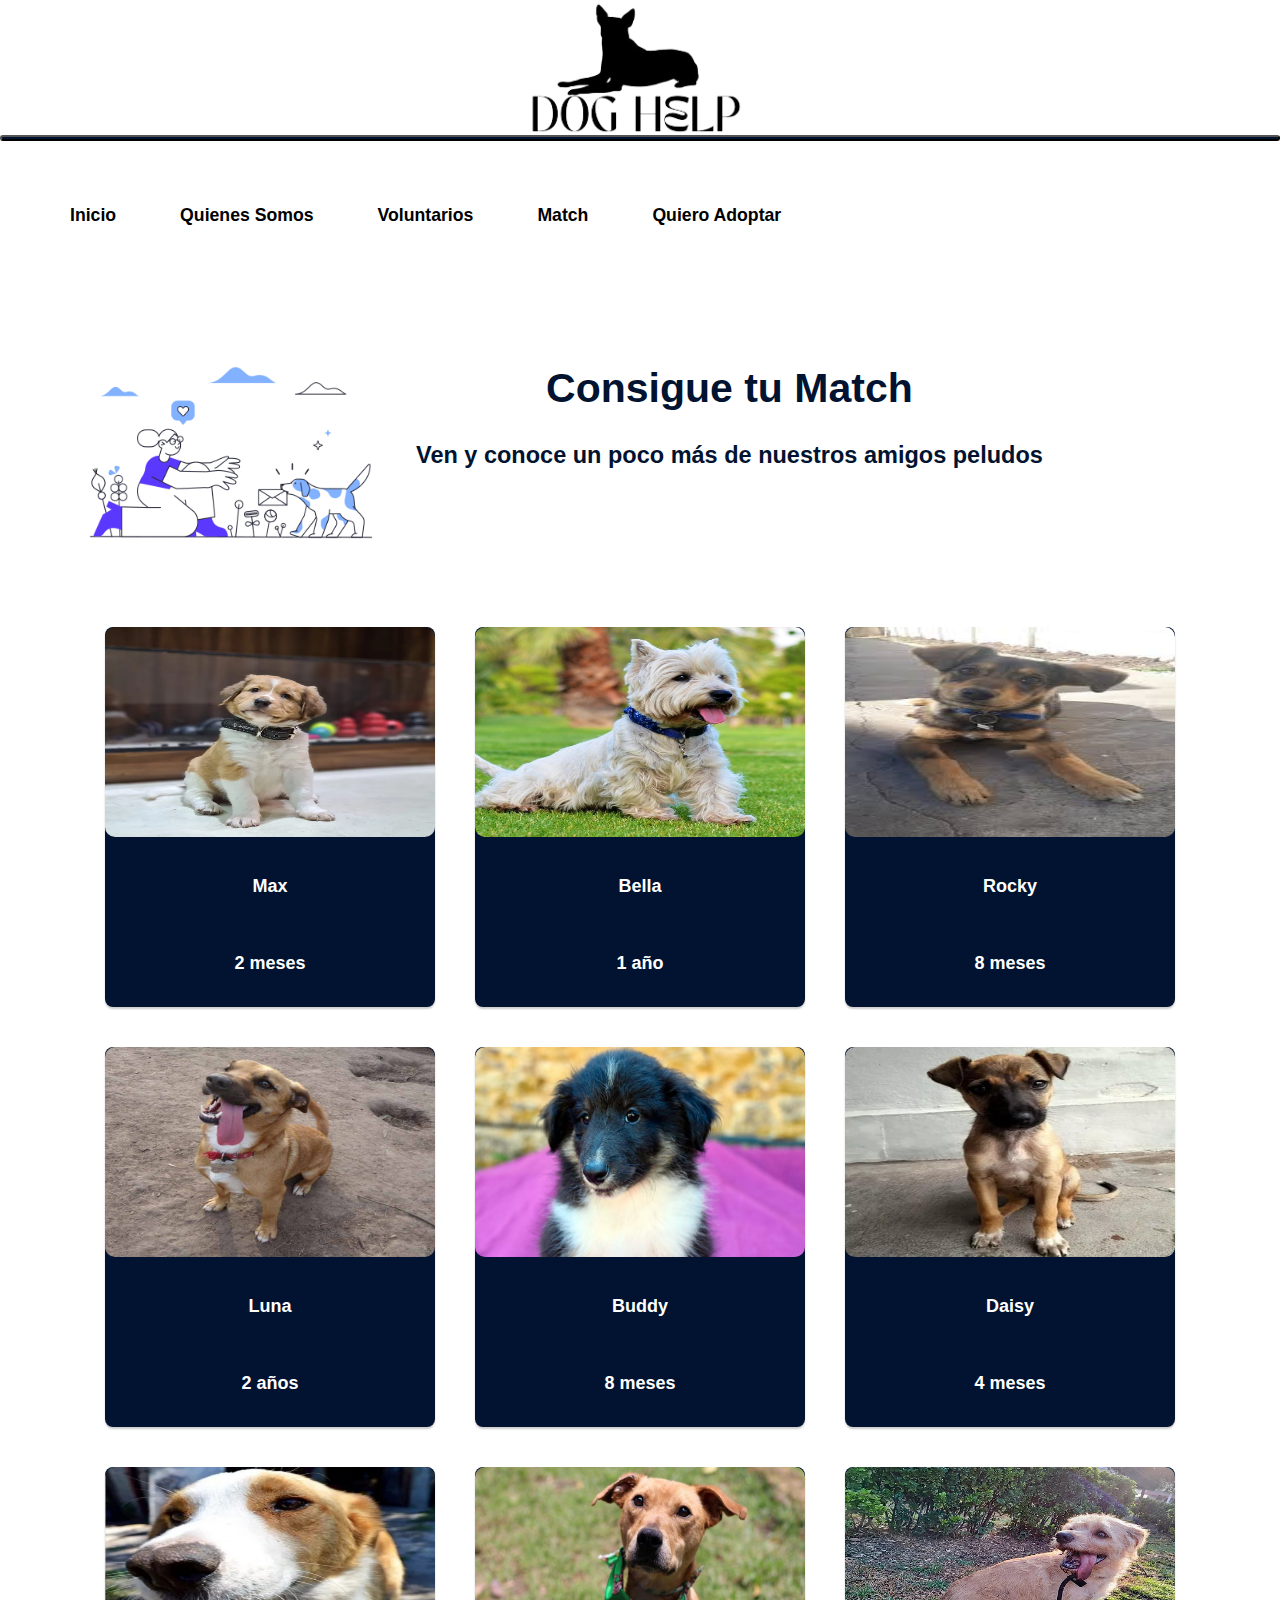
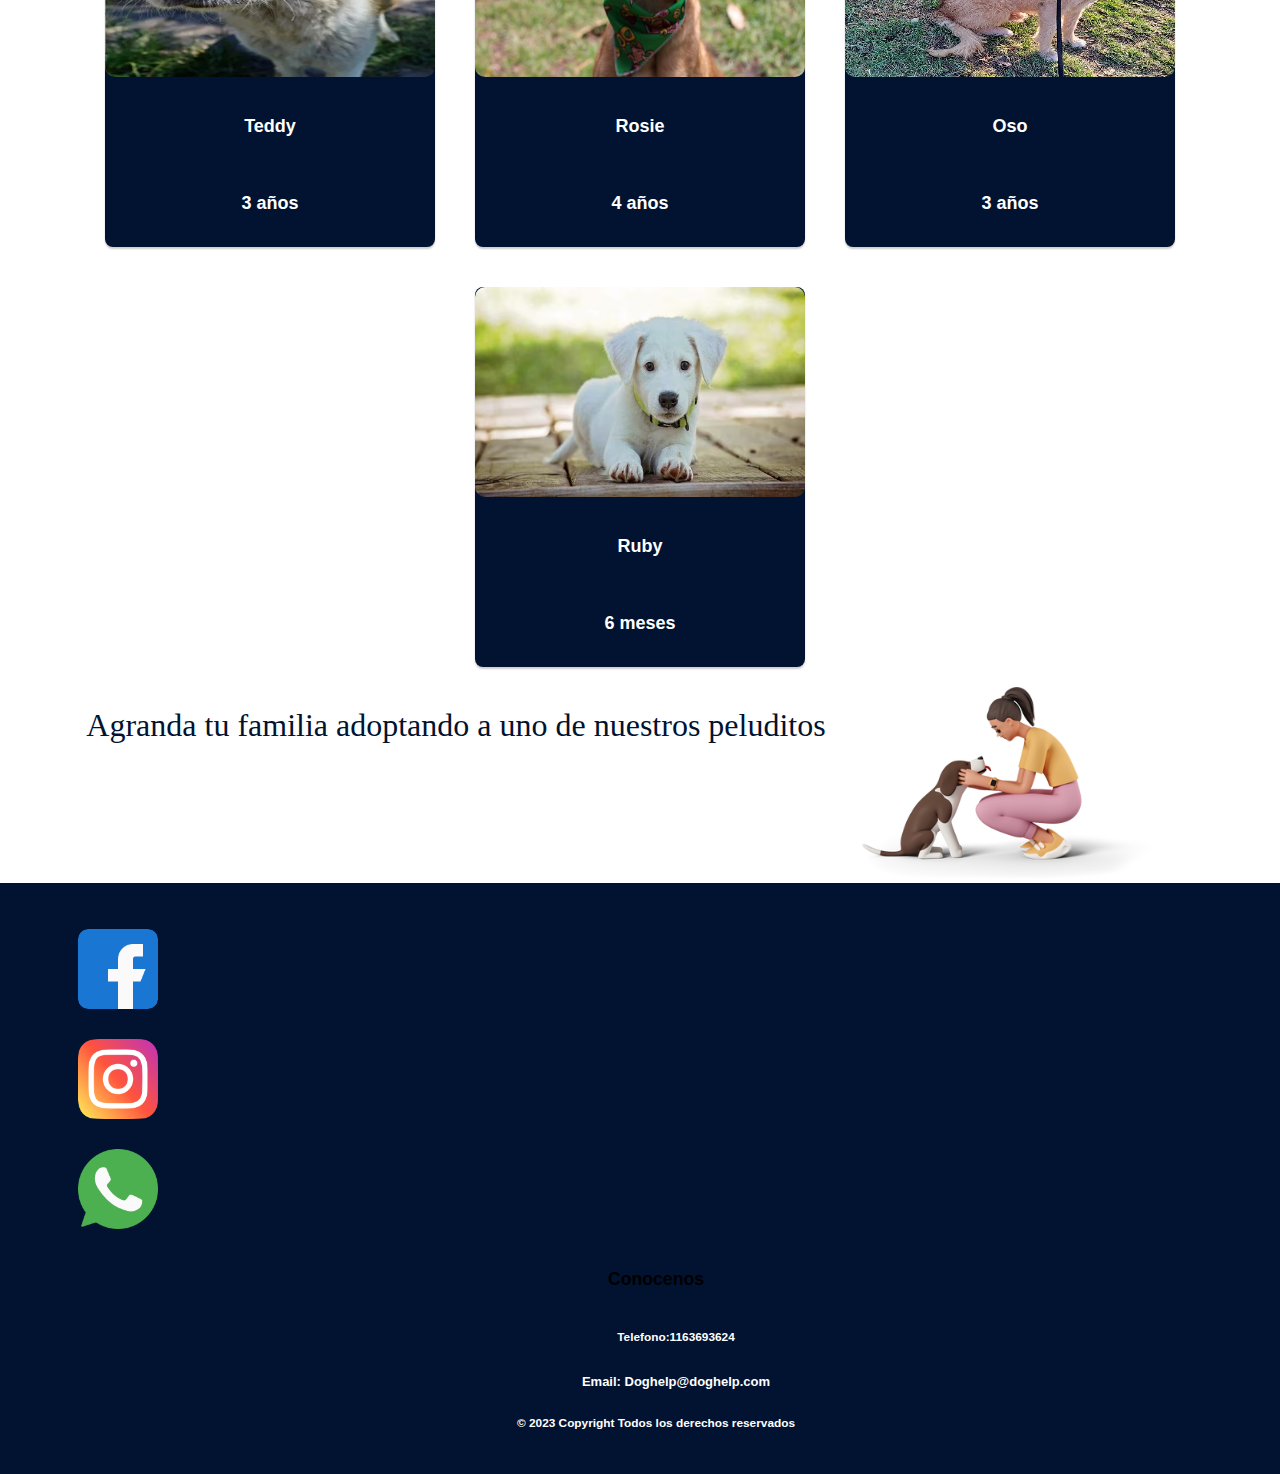
==== commit a9c3cd5c: "ultimos cambios" ====
--- a/pages/match.html
+++ b/pages/match.html
@@ -62,6 +62,9 @@
         </header>
         <section id="inicio">
             <div class="container">
+                <div class="col-md-10">
+                    <img src="../img/pablita-629.png" alt="match perrito">
+                </div>
                 <div class="row">
                     <div class="col">
                         <h1 class="text-center">Consigue tu Match</h1>
@@ -71,7 +74,7 @@
             </div>
         </section>
         <div class="container">
-            <div class="cards">
+            <div class="cards perritoCard">
                 <img src="../img/perrito1.webp" alt="Max">
                 <h4>Max</h4>
                 <h4>2 meses</h4>
@@ -96,7 +99,7 @@
                     </div>
                 </div>
             </div>
-            <div class="cards">
+            <div class="cards perritoCard">
                 <img src="../img/perrito2.jpg" alt="Bella">
                 <h4>Bella</h4>
                 <h4>1 año</h4>
@@ -121,7 +124,7 @@
                     </div>
                 </div>
             </div>
-            <div class="cards">
+            <div class="cards perritoCard">
                 <img src="../img/perrito3.jpeg" alt="Rocky">
                 <h4>Rocky</h4>
                 <h4>8 meses</h4>
@@ -146,7 +149,7 @@
                     </div>
                 </div>
             </div>
-            <div class="cards">
+            <div class="cards perritoCard">
                 <img src="../img/perrito4.jpg" alt="Luna">
                 <h4>Luna</h4>
                 <h4>2 años</h4>
@@ -171,7 +174,7 @@
                     </div>
                 </div>
             </div>
-            <div class="cards">
+            <div class="cards perritoCard">
                 <img src="../img/perrito5.jpg" alt="Buddy">
                 <h4>Buddy</h4>
                 <h4>8 meses</h4>
@@ -196,7 +199,7 @@
                     </div>
                 </div>
             </div>
-            <div class="cards">
+            <div class="cards perritoCard">
                 <img src="../img/perrito6.webp" alt="Daisy">
                 <h4>Daisy</h4>
                 <h4>4 meses</h4>
@@ -221,7 +224,7 @@
                     </div>
                 </div>
             </div>
-            <div class="cards">
+            <div class="cards perritoCard">
                 <img src="../img/perrito7.webp" alt="Teddy">
                 <h4>Teddy</h4>
                 <h4>3 años</h4>
@@ -246,7 +249,7 @@
                     </div>
                 </div>
             </div>
-            <div class="cards">
+            <div class="cards perritoCard">
                 <img src="../img/perrito8.jpg" alt="Rosie">
                 <h4>Rosie</h4>
                 <h4>4 años</h4>
@@ -271,7 +274,7 @@
                     </div>
                 </div>
             </div>
-            <div class="cards">
+            <div class="cards perritoCard">
                 <img src="../img/perrito9.webp" alt="Oso">
                 <h4>Oso</h4>
                 <h4>3 años</h4>
@@ -296,7 +299,7 @@
                     </div>
                 </div>
             </div>
-            <div class="cards">
+            <div class="cards perritoCard">
                 <img src="../img/perrito10.avif" alt="Ruby">
                 <h4>Ruby</h4>
                 <h4>6 meses</h4>
@@ -319,6 +322,14 @@
                         </div>
                         <a class="close" href="#">&times;</a>
                     </div>
+                </div>
+            </div>
+            <div class="container">
+                <div class="col-md-4 adopcion">
+                    <p>Agranda tu familia adoptando a uno de nuestros peluditos</p>
+                </div>
+                <div class="col-md-6">
+                    <img src="../img/casual-life-3d-young-woman-squatting-and-petting-dog.png" alt="Perrito y su amiga">
                 </div>
             </div>
         </div>
--- a/css/main.css
+++ b/css/main.css
@@ -1,4 +1,5 @@
-/*para carpeta de scss se llama @import"componentes/nombre del scss sin extension"*/
+@import url(https://fonts.googleapis.com/css?family=Varela+Round);
+
 .form {
   display: flex;
   max-width: 100%;
@@ -127,7 +128,7 @@
   font-family: Roboto, Arial, sans-serif;
 }
 
-.popupContent{
+.popupContent {
   display: flex;
   flex-direction: row;
   justify-content: space-between;
@@ -156,11 +157,32 @@
 }
 
 .content h3,
-.content h4{
+.content h4 {
   text-align: left !important;
   padding: 0;
   margin: 15px;
   line-height: 25px;
+}
+
+@media screen and (max-width: 600px)  {
+  .popup {
+    width: 98%;
+    height: fit-content;
+    background: #5977a7;
+    border-radius: 5px;
+    position: relative;
+    transition: all 2s ease-in-out;
+    color: white;
+  }
+
+  .popupContent {
+    display: flex;
+    flex-direction: column;
+    justify-content: space-between;
+    align-items: center;
+    padding: 50px 10px;
+  }
+
 }
 
 .match {
@@ -234,8 +256,17 @@
 #texto2 img {
   display: flex;
   max-width: 100%;
-  width: 70em;
+  width: 30em;
   margin-left: 100px;
+}
+
+@media screen and (max-width: 600px) {
+  #texto2 img {
+    display: flex;
+    max-width: 100%;
+    width: 70em;
+    margin-left: 0px;
+}
 }
 
 #texto2 h2 {
@@ -311,7 +342,7 @@
 
 h3 {
   font-size: 17.66667px;
-  color: black;
+  color: rgb(0, 0, 0);
   font-family: roboto, sans-serif;
   padding: 10px;
 }
@@ -404,12 +435,28 @@
   margin: 3em;
 }
 
-.imgRegistro{
+#inicio h2{
+  margin: 30px 0px;
+}
+
+.imgRegistro {
   width: 40%;
 }
 
+@media screen and (max-width: 600px) {
+  .imgRegistro {
+    width: 80%;
+}
+}
+
 #inicio h1 {
   color: #011330;
+  text-align: center;
+}
+
+.adopcion p{
+  font-size: 2em;
+  margin-top: 20px;
 }
 
 #inicio h2 {
@@ -419,6 +466,66 @@
 
 #inicio h3 {
   color: #011330;
+}
+
+.perritoCard{
+  background-color: #011330;
+}
+
+.perritoCard h2,
+.perritoCard h4{
+  color: white !important;
+  font-size: 18px;
+}
+
+.cardInicio{
+  background-color: #aab8f0;
+}
+
+.cardVoluntario{
+  background-color: khaki;
+}
+
+.actionButton{
+  font-size: 1.5em;
+  letter-spacing: 5px;
+  text-transform: uppercase;
+  animation: move linear 4000ms infinite;  
+  margin: 20px 0px 0px 20px;
+  font-weight: bolder;
+}
+
+@keyframes move {
+  0% {
+    text-shadow:
+
+      -1px 1px 0 rgb(0, 0, 0)
+    ;
+  }
+  25% {    
+    text-shadow:      
+      -4px -4px 0 rgb(0, 0, 0), 
+   
+    ;
+  }
+  50% {
+    text-shadow:
+
+      1px -1px 0 rgb(0, 0, 0)
+    ;
+  }
+  75% {
+    text-shadow:
+      4px 4px 0 rgb(0, 0, 0), 
+    
+    ;
+  }
+  100% {
+    text-shadow:
+
+      -1px 1px 0 rgb(0, 0, 0)
+    ;
+  }  
 }
 
 #inicio button h5 {
